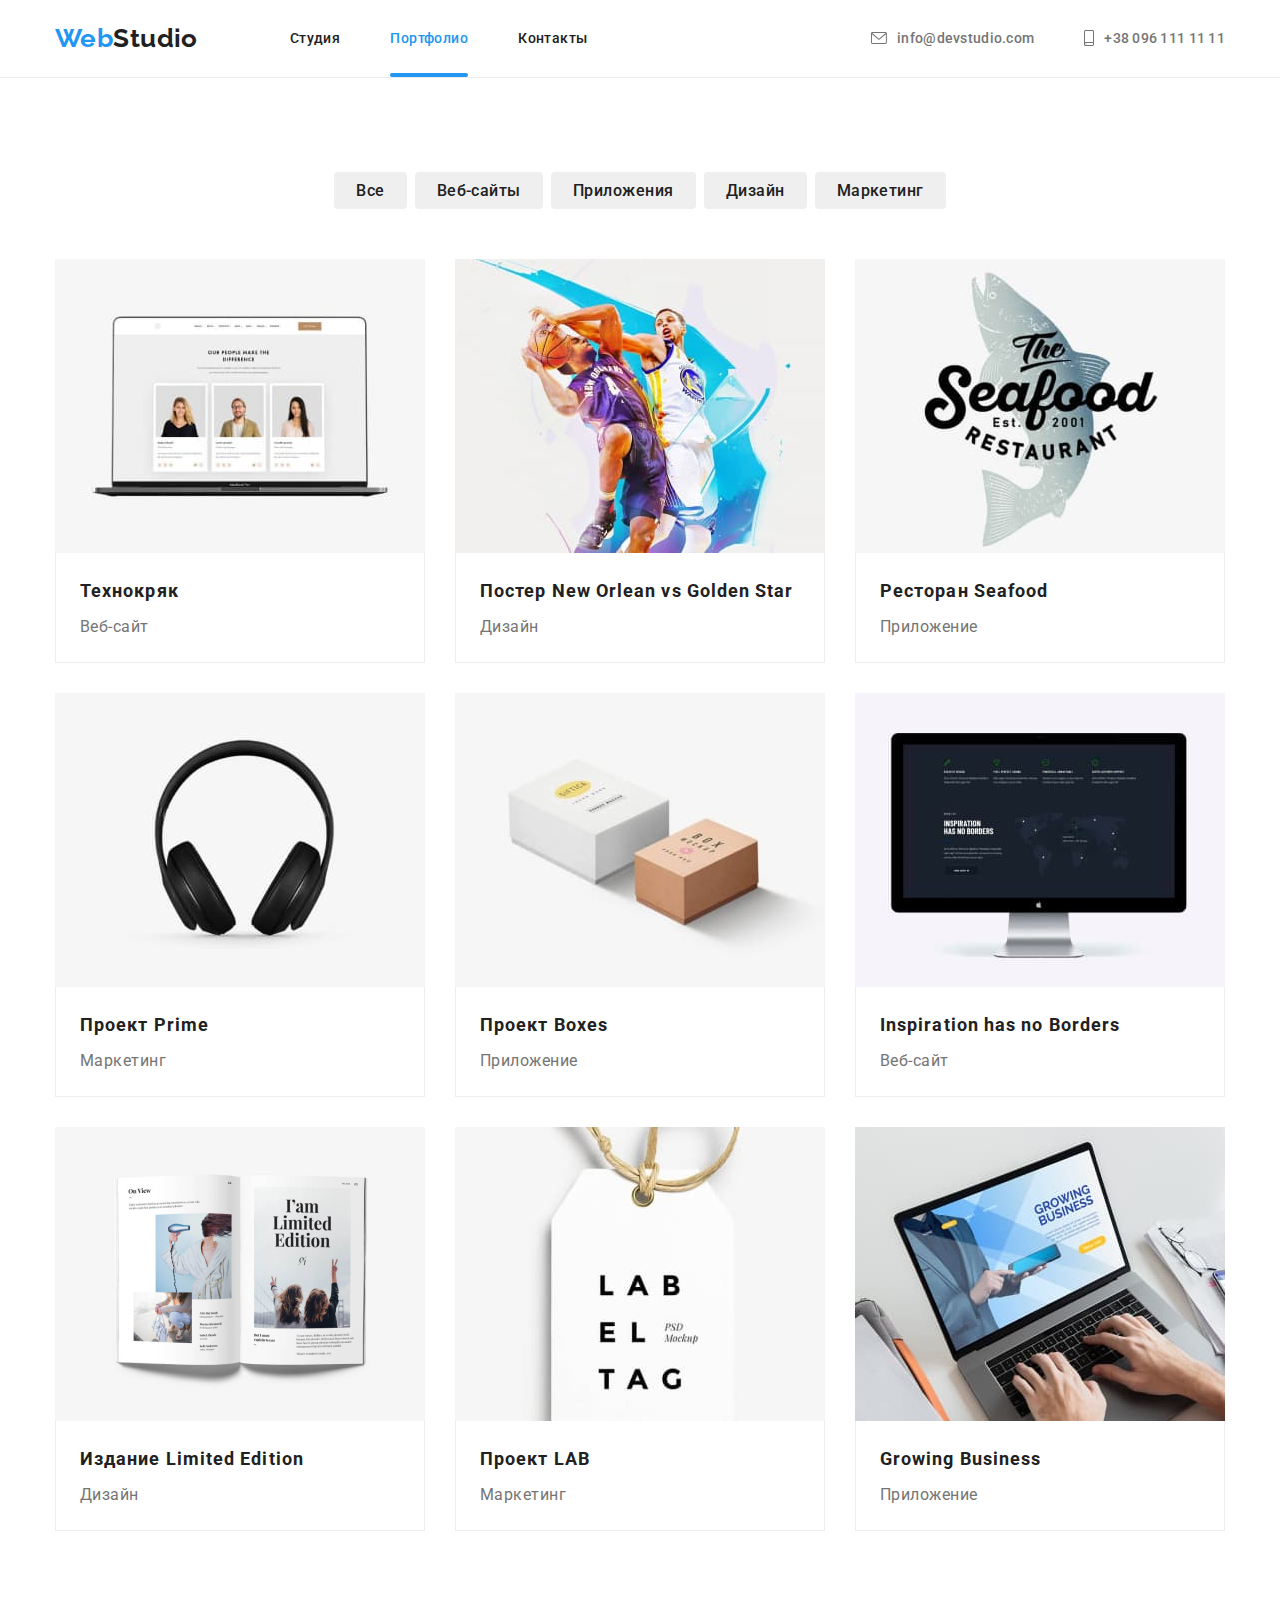
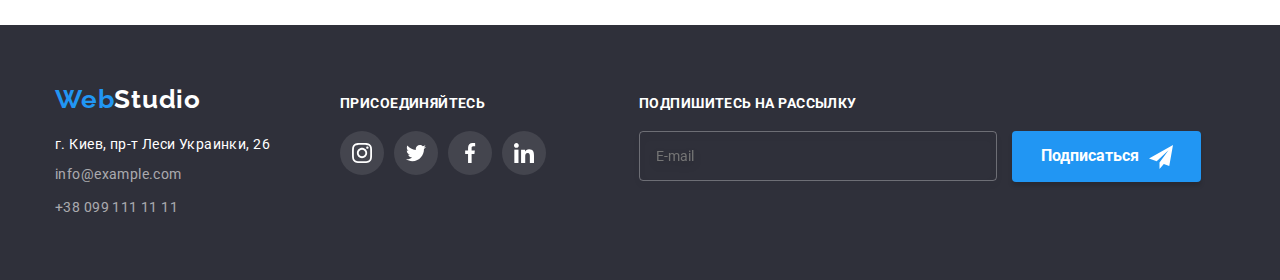
==== portfolio.html @ 1a4ffaa0 "add06" ====
<!DOCTYPE html>
<html lang="en">
<head>
    <meta charset="UTF-8">
    <meta http-equiv="X-UA-Compatible" content="IE=edge">
    <meta name="viewport" content="width=device-width, initial-scale=1.0">
    <title>Document</title>
    <link rel="preconnect" href="https://fonts.googleapis.com">
    <link rel="preconnect" href="https://fonts.gstatic.com" crossorigin>
    <link
        href="https://fonts.googleapis.com/css2?family=Montserrat:wght@400;500;700&family=Raleway:wght@400;500;700&family=Roboto:wght@400;500;700;900&display=swap"
        rel="stylesheet">
        <link rel="stylesheet" href="https://cdnjs.cloudflare.com/ajax/libs/modern-normalize/0.6.0/modern-normalize.min.css">
    <link rel="stylesheet" href="./css/styles.css">
</head>
<body>


    
    <!--Header portfolio-->
    <header class="header ">
        <div class=" header-container container">
            <a class="logo link" href="index.html"> <span class="accent-logo">Web</span>Studio</a>
            <nav>
                <ul class="navigation list">
                    <li class="nav-list-item"> <a class="nav-list-link link" href="./index.html">Студия</a></li>
                    <li class="nav-list-item"> <a class="nav-list-link  link current" href="">Портфолио</a></li>
                    <li class="nav-list-item"> <a class="nav-list-link link" href="">Контакты</a></li>
                </ul>
            </nav>
            
            <ul class="information list">
                <li class="link-email"> <a class="email link" href="mailto:info@devstudio.com">
                        <svg class="email-icon" widht="16" height="12">
                            <use href="./images/sprite2.svg#hover"></use>
                        </svg> info@devstudio.com</a></li>
                <li class="link-contact"> <a class=" contact-number link" href="tel:+380961111111">
                        <svg class="phone-icon" widht="10" height="16">
                            <use href="./images/sprite2.svg#smartphone"></use>
                        </svg>+38 096 111 11 11</a></li>
            </ul>
        </div>
    </header>


    <!--Main portfolio-->
    <main>            
        <section class="section">
            <div class=" btn-portfolio container">
                <ul class="list list-btn-portfolio">
                    <li class="btn-list"><button class="btn" type="button">Все</button></li>
                    <li class="btn-list"><button class="btn" type="button">Веб-сайты</button></li>
                    <li class="btn-list"><button class="btn" type="button">Приложения</button></li>
                    <li class="btn-list"><button class="btn" type="button">Дизайн</button></li>
                    <li class="btn-list"><button class="btn" type="button">Маркетинг</button></li>
                </ul>           
            <!--Galery section-->
          <div class=" ">
                <ul class="list galery">
                    <li class="list-info">
                         <a class="list-galery link" href="">                                
                        <div class="card-overlay">
                            <img class="img-portfolio" src="./images/imgpotf1.jpg" alt="">
                            <div class="portfolio-overlay">
                                <p class="portfolio-description">Ресурс предлагает комплексные предложения с разным уровнем функционала и сервисов. 
                                    Все это позволит посетителю получить исчерпывающие сведения о компании или частном лице.
                                 </p> 
                        </div>
                        </div>                       
                        <div class="galery-titile">
                            <h3 class="list-title">Технокряк</h3>
                            <p  class="text-portfolio" >Веб-сайт</p>
                        </div>
                        </a>                      
                    </li>
                    <li class="list-info"> 
                        <a class="list-galery link" href="">
                        <div class="card-overlay">                          
                                <img class="img-portfolio" src="./images/imgpotf2.jpg" alt="">
                                <div class="portfolio-overlay">
                                    <p class="portfolio-description">Ресурс предлагает комплексные предложения с разным уровнем функционала и сервисов. 
                                        Все это позволит посетителю получить исчерпывающие сведения о компании или частном лице.
                                     </p> 
                                </div>
                        </div>                                                 
                        <div class="galery-titile">
                           <h3 class="list-title">Постер New Orlean vs Golden Star</h3> 
                           <p class="text-portfolio" >Дизайн</p>
                       </div>   
                    </a>                    
                    </li>
                    <li class="list-info"> 
                        <a class="list-galery link" href="">
                        <div class="card-overlay">                           
                                <img class="img-portfolio" src="./images/imgpotf3.jpg" alt="">
                                <div class="portfolio-overlay">
                                    <p class="portfolio-description">Ресурс предлагает комплексные предложения с разным уровнем функционала и сервисов. 
                                        Все это позволит посетителю получить исчерпывающие сведения о компании или частном лице.
                                     </p> 
                                </div>
                        </div>                                                    
                         <div class="galery-titile">
                            <h3 class="list-title">Ресторан Seafood</h3> 
                            <p class="text-portfolio" >Приложение</p>
                        </div>
                        </a>                      
                    </li>
                    <li class="list-info">
                        <a class="list-galery link" href="">
                        <div class="card-overlay">                            
                                <img class="img-portfolio" src="./images/imgpotf4.jpg" alt="">
                                <div class="portfolio-overlay">
                                    <p class="portfolio-description">Ресурс предлагает комплексные предложения с разным уровнем функционала и сервисов. 
                                        Все это позволит посетителю получить исчерпывающие сведения о компании или частном лице.
                                     </p> 
                                </div>
                        </div>                             
                         <div class="galery-titile">
                            <h3 class="list-title">Проект Prime</h3> 
                            <p class="text-portfolio" >Маркетинг</p>
                        </div>
                    </a>
                    </li>                                           
                    <li class="list-info"> 
                        <a class="list-galery link" href="">
                        <div class="card-overlay">
                               <img class="img-portfolio" src="./images/imgpotf5.jpg" alt="">
                                <div class="portfolio-overlay">
                                    <p class="portfolio-description">Ресурс предлагает комплексные предложения с разным уровнем функционала и сервисов. 
                                        Все это позволит посетителю получить исчерпывающие сведения о компании или частном лице.
                                     </p> 
                                </div>
                        </div>                                                   
                         <div class="galery-titile">
                            <h3 class="list-title">Проект Boxes</h3> 
                            <p class="text-portfolio" >Приложение</p>
                        </div>
                        </a>                       
                    </li>
                    <li class="list-info"> 
                        <a class="list-galery link" href="">
                        <div class="card-overlay">                           
                                <img class="img-portfolio" src="./images/imgpotf6.jpg" alt="">
                                <div class="portfolio-overlay">
                                    <p class="portfolio-description">Ресурс предлагает комплексные предложения с разным уровнем функционала и сервисов. 
                                        Все это позволит посетителю получить исчерпывающие сведения о компании или частном лице.
                                     </p> 
                                </div>
                        </div>                            
                         <div class="galery-titile">
                            <h3 class="list-title">Inspiration has no Borders</h3> 
                            <p class="text-portfolio" >Веб-сайт</p>
                        </div>
                        </a>                       
                    </li>                   
                    <li class="list-info"> 
                        <a class="list-galery link" href="">
                        <div class="card-overlay">                           
                                <img class="img-portfolio" src="./images/imgport7.jpg" alt="">
                                <div class="portfolio-overlay">
                                    <p class="portfolio-description">Ресурс предлагает комплексные предложения с разным уровнем функционала и сервисов. 
                                        Все это позволит посетителю получить исчерпывающие сведения о компании или частном лице.
                                     </p> 
                                </div>
                        </div>                                                   
                         <div class="galery-titile">
                            <h3 class="list-title">Издание Limited Edition</h3> 
                            <p class="text-portfolio" >Дизайн</p>
                        </div>
                        </a>                        
                    </li>
                    <li class="list-info"> 
                        <a class="list-galery link" href="">
                        <div class="card-overlay">                           
                                <img class="img-portfolio" src="./images/imgpotf8.jpg" alt="">
                                <div class="portfolio-overlay">
                                    <p class="portfolio-description">Ресурс предлагает комплексные предложения с разным уровнем функционала и сервисов. 
                                        Все это позволит посетителю получить исчерпывающие сведения о компании или частном лице.
                                     </p> 
                                </div>
                        </div>                                                                     
                         <div class="galery-titile">
                            <h3 class="list-title">Проект LAB</h3> 
                            <p class="text-portfolio" >Маркетинг</p>
                        </div>
                        </a>                        
                    </li>
                    <li class="list-info"> 
                        <a class="list-galery link" href="">
                        <div class="card-overlay">                           
                                <img class="img-portfolio" src="./images/imgpotf9.jpg" alt="">
                                <div class="portfolio-overlay">
                                    <p class="portfolio-description">Ресурс предлагает комплексные предложения с разным уровнем функционала и сервисов. 
                                        Все это позволит посетителю получить исчерпывающие сведения о компании или частном лице.
                                     </p> 
                                </div>
                        </div>                                                   
                            <div class="galery-titile">
                               <h3 class="list-title">Growing Business</h3>
                               <p class="text-portfolio" >Приложение</p>
                           </div>
                        </a>                      
                    </li>
                </ul>
                </div>
            </div>
        </section>

    </main>
        <!--Footer portfolio section-->
            <footer class="  footer footer-site ">
                <div class="footer-section container">
                    <div>
                        <a class="logo-footer link" href="index.html"><span class="accent-logo-footer">Web</span>Studio</a>
                        <address class="">
                        <ul class="information list  list-site">                    
                            <li class=" adress footer-container " > г. Киев, пр-т Леси Украинки, 26</li>
                            <li class="email-site"><a class="link email-footer" href="mailto:info@devstudio.com">info@example.com</a></li>
                           <li class="contact-site"> <a class="contact-number-footer link" href="tel:+380961111111">+38 099 111 11 11</a></li>                 
                        </ul>
                        </address>
                    </div>
                    <div class="  icon-footer">
                        <p class="footer-title">присоединяйтесь</p>
                        <ul class=" list list-footer">
                            <li class="social-list-item-footer"><a class="social-list-link-footer" href="">
                                    <svg class="social-list-icon-footer" widht="20" height="20">
                                        <use href="./images/sprite.svg#instagram"></use>
                                    </svg>
                                </a></li>
                            <li class="social-list-item-footer"><a class="social-list-link-footer" href="">
                                    <svg class="social-list-icon-footer" widht="20" height="20">
                                        <use href="./images/sprite.svg#twitter"></use>
                                    </svg>
                                </a></li>
                            <li class="social-list-item-footer"><a class="social-list-link-footer" href="">
                                    <svg class="social-list-icon-footer" widht="20" height="20">
                                        <use href="./images/sprite.svg#facebook"></use>
                                    </svg>
                                </a></li>
                            <li class="social-list-item-footer"><a class="social-list-link-footer" href="">
                                    <svg class="social-list-icon-footer" widht="20" height="20">
                                        <use href="./images/sprite.svg#linkedin"></use>
                                    </svg>
                                </a></li>
                        </ul>
                    </div>
                    <div class="footer-social-send">
                        <p class="footer-title">ПОДПИШИТЕСЬ НА РАССЫЛКУ</p>
                        <form class="form-footer">
                            <label>
                                <input class="input-footer" type="email" name="email" placeholder="E-mail">
                            </label>
                            <button class="btn-send" type="submit">Подписаться<svg class="svg-send" width="24" height="24">
                                    <use href="./images/sprite.svg#telegram"></use>
                                </svg></button>
                        </form>
                    </div>
                </div>             
            </footer>
</body>

</html>
---- css/styles.css ----
body {
  font-family: Roboto, sans-serif;
  font-size: 14px;
  letter-spacing: 0.03em;
  background-color: #FFFFFF;
  color: #212121;
}
:root{
  --main-font: "Roboto";
  --secondary-font: "Raleway";
  --accent-color: #2196F3;
  --main-txt-dark: #FFFFFF;
  --main-txt-light: #212121;
  --p-color: #757575;
  --fill-color: #AFB1B8;
  --footer-color:#2F303A;

  --animation: 250ms cubic-bezier(0.4, 0, 0.2, 1);
}

.no-scroll{
  overflow: hidden;
}

h1,
h2,
h3,
h4,
p {
  margin-top: 0;
  margin-bottom: 0;
}

ul {
  margin-top: 0;
  margin-bottom: 0;
  padding-left: 0;
}

img {
  display: block;
  max-width: 100%;
  height: auto;
}

.container {
  width: 1200px;
  padding-left: 15px;
  padding-right: 15px;
  margin-left: auto;
  margin-right: auto;
}

.section {
  padding-top: 94px;
  padding-bottom: 94px;
}


/*----------Header---------*/

.header {
  padding-top: 24px;
  padding-bottom: 24px;
}
.header-container {
  justify-content: space-between;
  display: flex;
  align-items: center;
}

.list {
 
  list-style: none;
  margin-top: 0;
  margin-bottom: 0;
  padding-left: 0;

}


.link {
  text-decoration: none;
}
.logo {
  font-family: Raleway, sans-serif;
  font-style: normal;
  font-weight: bold;
  margin-right: 92px;
  font-size: 26px;
  line-height: 1.1;
  color: var(--main-txt-light);
}
.accent-logo {
  color: var(--accent-color);
}

.navigation{
  display: flex;
  align-items: center;
 
}
.nav-list-item:not(:last-child) {
  margin-right: 50px;
}

.nav-list-item{
  
}
.nav-list-link {
  font-family: Roboto, sans-serif;
  font-style: normal;
  font-weight: 500;
  font-size: 14px;
  line-height: 1.1;
  color: var(--main-txt-light);

  transition: color var(--animation);
}


.nav-list-link:hover,
.nav-list-link:focus {
  color:var(--accent-color);
}

.current{
  position: relative;
  color:var(--accent-color);
}

.current::after{
  content: '';
  position: absolute;
  bottom: 0;
  left: 0;
  transform: translateY(31px);
  width: 100%;
  height: 4px;

  background-color: var(--accent-color);
  border-radius: 2px;
}

.information {
  display: flex;
  margin-left: auto;
  align-items: center;
}



.email-icon{
  margin-right: 10px;
  width: 16px;
  height: 12px;
  fill: currentColor;
}


.phone-icon{
  margin-right: 10px;
  width: 10px;
  height: 16px;
  fill: currentColor;
}


.email,
.contact-number {
  font-family: Roboto, sans-serif;
  font-style: normal;
  font-weight: 500;
  font-size: 14px;
  line-height: 1.1;
  letter-spacing: 0.02em;
  color: var(--p-color);

  transition:color var(--animation);
}





.email:hover,
.email:focus{
color: var(--accent-color);
}

.contact-number:hover,
.contact-number:focus{
  color: var(--accent-color);
}



.link-contact{
  margin-left: 50px;
}

/*-----Button section-----*/

.btn-section {
  background-image:linear-gradient(to top, 
   rgba(47, 48, 58, 0.4),
   rgba(47, 48, 58, 0.4)), 
  url(../images/hero/Img\ \(1\).jpg);
  background-size: cover;
  background-repeat: no-repeat;
  background-position: center;
  max-width: 1600px;
  height: 600px;
  margin: auto;
  text-align: center;
  padding-top: 200px;
  padding-bottom: 200px;
  background-color: #C4C4C4;
}



.slogan {
  font-family: Roboto, sans-serif;
  font-style: normal;
  font-weight: 900;
  font-size: 44px;
  letter-spacing: 0.06em;
  line-height: 1.36;
  text-align: center;
  color: var(--main-txt-dark);
}

.modal-btn {
  margin-left: auto;
  margin-right: auto;
  margin-top: 30px;
  padding: 10px 32px;
  min-width: 200px;
  box-shadow: 0px 4px 4px rgba(0, 0, 0, 0.15);
  border: none;
  border-radius: 4px;
  font-family: Roboto, sans-serif;
  font-weight:700;
  font-size: 16px;
  line-height: 1.88;
  text-align: center;
  letter-spacing: 0.06em;
  cursor: pointer;
  background-color: var(--accent-color);
  color:var(--main-txt-dark);
}

/*-----List section-----*/



.list-title-site::before{
  display: block;
  content: "";
  height: 120px;;
  background-color: #F5F4FA;
  background-repeat: no-repeat;
  background-position: center;
  margin-bottom: 30px;
}

.list-title-antenna::before{
  background-image: url(../images/antenna\ 1.png)
}

.list-title-clock::before{
  background-image: url(../images/clock\ 1.png)
}
.list-title-diagram::before {
  background-image: url(../images/diagram\ 1.png)
}
.list-title-astronaut::before {
  background-image: url(../images/astronaut\ 1.png)
}
.title {
  margin-bottom: 10px;
  font-family: Roboto, sans-serif;
  font-style: normal;
  font-weight: bold;
  font-size: 14px;
  line-height: 1.1;
  letter-spacing: 0.03em;
  text-transform: uppercase;
  color: var(--main-txt-light);
}

.text {
  font-family: Roboto;
  font-style: normal;
  font-weight: normal;
  font-size: 14px;
  line-height: 1.7;
  letter-spacing: 0.03em;
  color: var(--p-color);
}

.list-title-site {
  width: 270px;
}
.list-title-site:not(:last-child) {
  margin-right: 30px;
}
.list-section {
  display: flex;
  align-items: center;

}

.img {
  padding-bottom: 94px;
}
.headline {
  margin-bottom: 50px;
  font-family: Roboto, sans-serif;
  font-style: normal;
  font-weight: bold;
  font-size: 36px;
  line-height: 1.1;
  text-align: center;
  letter-spacing: 0.03em;
  color: var(--main-txt-light);
}

.image {
  width: 370px;
  position: relative;
}



.description{
  text-transform: uppercase;
  color: var(--main-txt-dark);
  background-color: rgba(47, 48, 58, 0.8);
  position: absolute;
  font-weight: 700;
  line-height: 1.6;
  width: 100%;
  height: 70px;
  bottom: 0;
  display: flex;
  justify-content: center;
  align-items: center;
}

.image:not(:last-child) {
  margin-right: 30px;
}

.work-list{
  display: flex;
  align-items: center;
}

/*-----Team section-----*/

.team-site {
  background: #f5f4fa;
}

.team-names:not(:last-child) {
  margin-right: 30px;
}
.list-names {
  display: flex;
  
}

.team-title {
  margin-bottom: 50px;
  font-weight: 700;
  font-size: 36px;
  line-height: 1.1;
  text-align: center;
  letter-spacing: 0.03em;
  color:var(--main-txt-light);
}
.names-container { 
  padding-top: 30px;
  padding-bottom: 30px;
}

.team-name {
  margin-bottom: 10px;
  font-family: Roboto;
  font-style: normal;
  font-weight: 500;
  font-size: 16px;
  line-height: 1.1;
  text-align: center;
  letter-spacing: 0.03em;
  color: var(--main-txt-light);
}
.team-names {
  background: var(--main-txt-dark);
  box-shadow: 0px 1px 3px rgba(0, 0, 0, 0.12), 0px 1px 1px rgba(0, 0, 0, 0.14),
    0px 2px 1px rgba(0, 0, 0, 0.2);
  border-radius: 0px 0px 4px 4px;
  width: 270px;
}

.team-description {
  font-size: 16px;
  line-height: 1.1;
  text-align: center;
  color: var(--p-color);
}
.social-list{
  justify-content: center;
  margin-top: 16px;
  display: flex;
  align-items: center;
}

.social-list-link{
  display: flex;
  align-items: center;
  justify-content: center;
  width: 44px;
  height: 44px;
  background-color: var(--main-txt-dark);
  border-radius: 50% ;
  color: var(--fill-color);

  transition: color var(--animation),background-color var(--animation) ;
}
.social-list-item:not(:last-child){
  margin-right: 10px;
}
.social-list-icon{
  width: 20px;
  height: 20px;
  fill:currentColor;
}
.link{
  display: flex;
  align-items: center;
}

.social-list-link:hover,
.social-list-link:focus{
  background-color: var(--accent-color);
  color: var(--main-txt-dark);
}


.link-style:not(:last-child){
  margin-right: 30px;
 }

.link-section{
  border: 1px solid var(--fill-color);
  display: flex;
  align-items: center;
  justify-content: center; 
  border-radius: 4px;
 width: 170px;
 height: 92px;
 color: var(--fill-color);
 transition:color var(--animation), border-color var(--animation);
}

.list-link{
  fill:currentColor;
  width: 106px;
  height: 60px;
}

.clients-list{
 display: flex;
}

.link-section:hover,
.link-section:focus{
  color: var(--accent-color);
  border-color: var(--accent-color);
  
}


/*-----Footer section-----*/

.footer {
  background-color: var(--footer-color);
}

.email-site {
  margin-bottom: 9px;
}

.email-footer,
.contact-number-footer {
  font-family: Roboto;
  font-size: 14px;
  line-height: 1.7;
  letter-spacing: 0.03em;
  color: rgba(255, 255, 255, 0.6);
  font-style: normal;
  transition: color var(--animation);
}
.logo-site {
  margin-bottom: 20px;
}
.logo-footer {
  display: block;
  margin-bottom: 20px;
  font-family: Raleway;
  font-style: normal;
  font-weight: bold;
  font-size: 26px;
  line-height: 1.1;
  letter-spacing: 0.03em;
  color:var(--main-txt-dark);
}

.accent-logo-footer {
  color: var(--accent-color);
}

.list-site {
  display: inline;
}
.adress {
  margin-bottom: 9px;
  height: 21px;
  left: 215px;
  top: 1739px;
  font-family: Roboto;
  font-style: normal;
  font-weight: normal;
  font-size: 14px;
  line-height: 1.7;
  letter-spacing: 0.03em;
  color: var(--main-txt-dark);
  transition:color var(--animation);
  cursor: pointer;
}
.adress:hover,
.adress:focus{
 color: var(--accent-color);
}

.contact-number-footer:hover,
.contact-number-footer:focus{
  color: var(--accent-color);
}
.list-footer{
  display: flex;  
  background-position: center;
}
.footer-title{
  align-items:baseline ;
  text-transform: uppercase;
}

.icon-footer{ 
  margin-left: 70px;
}
.list-link-footer{
  display: block;
}
.footer-title{
  font-weight: 700;
  line-height: 1.14;
  margin-bottom: 20px;
  color:var(--main-txt-dark);
}
.footer-section{
  display: flex;
  align-items: baseline;
}

.footer-container{
  flex-direction: column;
  display: flex;
}

.social-list-footer {
  justify-content: space-between;
  margin-top: 16px;
}
.social-list-item-footer:not(:last-child) {
  margin-right: 10px;
}

.social-list-link-footer {
  display: flex;
  align-items: center;
  justify-content: center;
  width: 44px;
  height: 44px;
  background-color: rgba(255, 255, 255, 0.1);
  border-radius: 50%;
  transition:background-color var(--animation);
}

.social-list-icon-footer {
  width: 20px;
  height: 20px;
  fill: var(--main-txt-dark);
  transition: color var(--animation), background-color var(--animation) ;
}


.social-list-link-footer:hover .social-list-icon-footer,
.social-list-link-footer:focus .social-list-icon-footer {
  color: var(--main-txt-dark);
}

.social-list-link-footer:hover,
.social-list-link-footer:focus {
  background-color: var(--accent-color);
}

.input-footer {
  padding-left: 16px;
  width: 358px;
  height: 50px;
  color: rgba(255, 255, 255, 0.6);
  border: 1px solid rgba(255, 255, 255, 0.3);
  filter: drop-shadow(0px 4px 4px rgba(0, 0, 0, 0.15));
  border-radius: 4px;
  background-color: transparent;
  outline: transparent;

  transition-property: border-color;
  transition-duration: var(--duration-time);
  transition-timing-function: var(--time-allocation);
}

.footer-social-send{
  margin-left: 93px;
}

.input-footer:focus {
  border-color: var(--accent-color);
}

.btn-send {
  display: inline-flex;
  align-items: center;

  margin-left: 12px;
  padding-top: 10px;
  padding-right: 28px;
  padding-bottom: 10px;
  padding-left: 29px;

  font-family: inherit;
  font-weight: 700;
  font-size: 16px;
  line-height: 1.88;
  color: var(--main-txt-dark);
  background-color: var(--accent-color);
  cursor: pointer;
  box-shadow: 0px 4px 4px rgba(0, 0, 0, 0.15);
  border-radius: 4px;
  border: none;
}
.svg-send {
  margin-left: 10px;
}

/*-----Main portfolio-----*/
.header {
  border-bottom: 1px solid #ececec;
}

.btn {
  padding: 6px 22px;
  border-radius: 4px;
  border: none;
  font-family: Roboto;
  font-weight: 500;
  font-size: 16px;
  line-height: 1.6;
  letter-spacing: 0.03em;
  cursor: pointer;
  color:var(--main-txt-light);
  transition: color  var(--animation), background-color var(--animation), box-shadow var(--animation);
}
.btn-list:not(:last-child) {
  margin-right: 8px;
}

.list-btn-portfolio {
  margin-bottom: 50px;
  display: flex;
  align-items: center;
}
.list {
  justify-content: center;
}

.btn:hover,
.btn:focus {
  box-shadow:  0px 4px 4px rgb(0 0 0 / 25%);
  background-color: var(--accent-color);
  color: var(--main-txt-dark);
}



/*-----Galery section-----*/

.galery {
  display: flex;
  flex-wrap: wrap;
  margin-right: -30px;
  margin-bottom: -30px;
  align-items: center;
}
.img-portfolio {
  max-width: 100%;
  height: auto;
}
.list-info {
  flex-basis: calc((100% - 90px) / 3);
  justify-content: space-between;
}
.list-galery{
  display: block;
  transition: box-shadow var(--animation);
}

.list-info {
  flex-basis: calc((100% - 3 * 30px) / 3);
  margin-right: 30px;
  margin-bottom: 30px;
  justify-content: center;
  
  
}

.card-overlay{
  position: relative;
  overflow: hidden;
}
.list-galery:hover,
.list-galery:focus{
  box-shadow: 1px 4px 6px 0px rgba(0, 0, 0, 0.16), 0px 4px 4px 0px rgba(0, 0, 0, 0.06), 0px 1px 1px 0px rgba(0, 0, 0, 0.12);
}
.galery-titile {
  border: 1px solid #eeeeee;
  border-top: none;
  padding-top: 20px;
  padding-bottom: 20px;
  padding-left: 24px;
  
}
.list-title {
  margin-bottom: 4px;
  font-family: Roboto;
  font-style: normal;
  font-weight: bold;
  font-size: 18px;
  line-height: 2;
  letter-spacing: 0.06em;
  color: var(--main-txt-light);
}

.text-portfolio {
  margin-top: 0px;
  margin-bottom: 0px;
  font-family: Roboto;
  font-style: normal;
  font-weight: normal;
  font-size: 16px;
  line-height: 1.8;
  letter-spacing: 0.03em;
  color: var(--p-color);
}

.portfolio-overlay{
  position: absolute;
  top: 0;
  left: 0;
  transform: translateY(100%);
  width:370px ;
  height: 294px; 
  padding-top: 63px;
  padding-bottom: 63px;
  background-color: rgba(33, 150, 243, 0.9);
  padding-left: 24px;
  padding-right: 24px;
  transition: transform var(--animation);
}

.list-galery:hover .portfolio-overlay,
.list-galery:focus .portfolio-overlay{
  transform: translateY(0%);
}

.portfolio-description{
  width: 332px;
  height: 168px;
  font-weight: 400;
  font-size: 18px;
  line-height: 28px;
  color: var(--main-txt-dark);

}
/*-----Footer portfolio section-----*/

.footer-site {
  
  padding-top: 60px;
  padding-bottom: 60px;
}

.logo-portfolio {
  margin-bottom: 20px;
}
.logo-footer {
  font-family: Raleway;
  font-style: normal;
  font-weight: bold;
  font-size: 26px;
  line-height: 1.1;
  letter-spacing: 0.03em;
}
.list-portfolio {
  display: inline;
}
.email-footer:hover {
  color: var(--accent-color);
}

/*---Modal window---*/

.backdrop{
  position: fixed;
  top: 0;
  left: 0;
  width:100% ;
  height:100% ;

  opacity: 1;
  visibility: visible;
  pointer-events: initial;

  z-index: 1000;
  transition: opacity var(--animation),
   visibility var(--animation) ;
  background-color: rgba(0, 0, 0, 0.2);
}

.backdrop.is-hidden {
  opacity: 0;
  visibility: hidden;
  pointer-events: none;
}
.modal{
  position: absolute;
  top: 50%;
  left: 50%;

  transform: translate(-50%, -50%);
  width:528px;
  height: 581px;

  background-color: var(--main-txt-dark);

  border-radius: 4px ;
  box-shadow: 0px 4px 4px 0px rgba(0, 0, 0, 0.25);
}

.modal-close-btn{
  position: absolute;
  top: 8px;
  right: 8px;
  display: flex;
  align-items: center;
  justify-content: center;
  width: 30px;
  height: 30px;
  border: 1px solid rgba(0, 0, 0, 0.1);
  border-radius: 50% ;
  background-color: var(--main-txt-dark);
  cursor: pointer;
  transition:fill var(--animation);
}

.modal-close-btn:hover,
.modal-close-btn:focus{
  fill: var(--accent-color);
}

.modal-form{

  padding: 40px;
}
.modal-text{
  padding-bottom: 12px;
  font-size: 20px;
  line-height: 23px;
  text-align: center;
}

.modal-contact-container{
  margin-bottom: 10px;
  position: relative
}
.modal-contact{
  padding-bottom: 4px;
  font-size: 12px;
  line-height: 1.17;
  letter-spacing: 0.01em;
  color: var(--p-color);
}
.contact-input{
  width: 100%;
  height: 40px;
  padding-top: 4px;
  padding-right: 6px;
  padding-bottom: 4px;
  padding-left: 42px;
  border-radius: 4px;
  outline: none;
  cursor: pointer;
  border: 1px solid rgba(33, 33, 33, 0.2);
  transition:color var(--animation), border-color var(--animation);
}

.contact-input:hover{
  border-color: var(--accent-color);
}
.contact-input:hover + .modal-contact-icon{
  fill : var(--accent-color);
}


.modal-contact-icon{
  position: absolute;
  left: 12px;
  transform: translateY(11px);
  color: var(--main-txt-light);
  transition:fill var(--animation);
}


.modal-comment-text{
  font-weight: 400;
  font-size: 12px;
  line-height: 1.67;
  letter-spacing: 0.01em;
  color:var(--p-color);
}
.modal-comment{
  width: 100%;
  height: 120px;
  padding: 12px 16px;
  font-weight: 400;
  font-size: 12px;
  line-height: 16px;
  letter-spacing: 0.01em;
  color: rgba(117, 117, 117, 0.5);
  border-radius: 4px;
  border: 1px solid rgba(33, 33, 33, 0.2);
}


.checkbox{
  
}
.form-checkbox{
  display: flex;
  align-items: center;
  justify-content: center;
  gap: 7px;
}

.form-checkbox-custom{
  display: inline-flex;
  align-items: center;
  justify-content: center;
  width: 16px;
  height: 15px;
  outline-offset: -2px;
  border-radius: 2px;
  border-color: var(--main-txt-light);
  transition: outline-color var(--animation), background-color var(--animation);
}
.form-checkbox-input:checked + .form-checkbox-custom {
    background-color: var(--accent-color);
    outline: 2px solid var(--accent-color);
}

.form-checkbox-icon {
  fill: var(--main-txt-dark);
}
.text-agreed{
  font-weight: 400;
  font-size: 14px;
  line-height: 1.71px;
  letter-spacing: 0.03em;
  color: var(--p-color)
}



.visually-hidden{
  position: absolute;
  width: 1px;
  height: 1px;
  margin: -1px;
  border: 0;
  padding: 0;
  
  white-space: nowrap;
  clip-path: inset(100%);
  clip: rect(0 0 0 0);
  overflow: hidden;
}

.modal-link{
  font-weight: 400;
  font-size: 14px;
  line-height: 1.71;
  letter-spacing: 0.03em;
  text-decoration-line: underline;
  color: var(--accent-color);
}
.modal-button{
  display: flex;
  margin-left: auto;
  margin-right: auto;
  margin-top: 30px;
  padding: 10px 32px;
  width: 200px;
  box-shadow: rgb(0 0 0 / 15%) 0px 4px 4px;
  border: none;
  border-radius: 4px;
  font-weight: 700;
  font-size: 16px;
  line-height: 1.88;
  text-align: center;
  letter-spacing: 0.06em;
  cursor: pointer;
  background-color: var(--accent-color);
  color: var(--main-txt-dark);
}
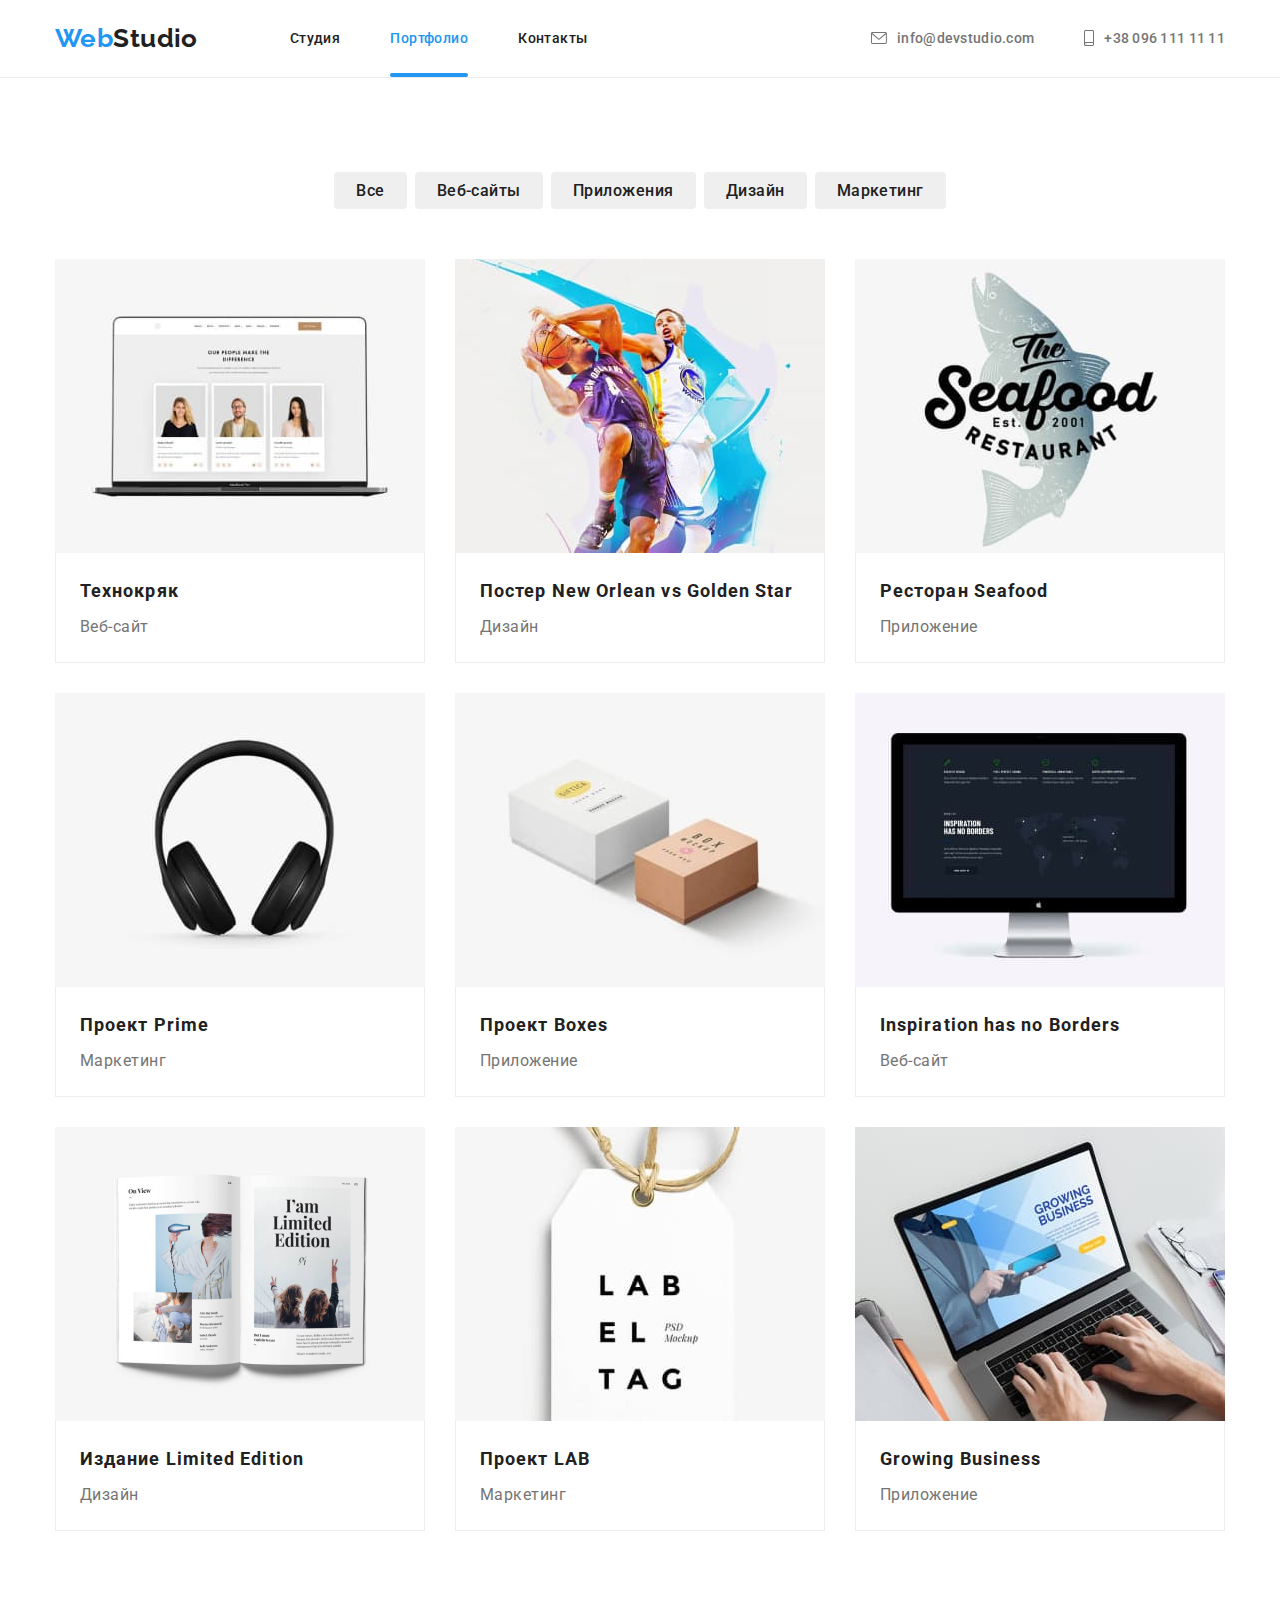
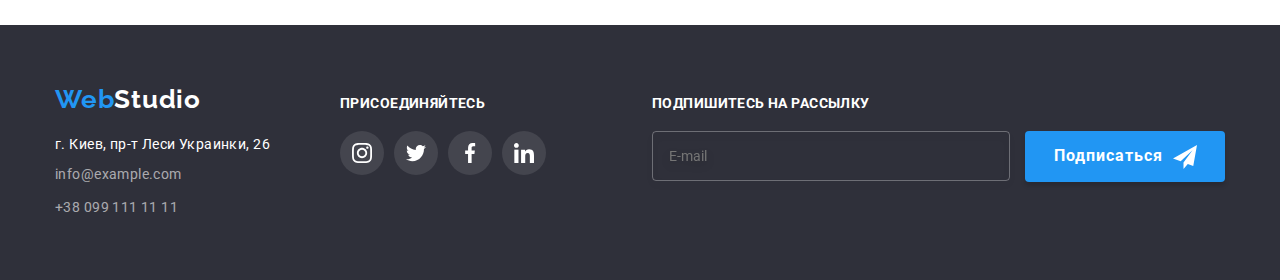
==== commit a8209fd7: "add6" ====
--- a/portfolio.html
+++ b/portfolio.html
@@ -249,7 +249,7 @@
                         <p class="footer-title">ПОДПИШИТЕСЬ НА РАССЫЛКУ</p>
                         <form class="form-footer">
                             <label>
-                                <input class="input-footer" type="email" name="email" placeholder="E-mail">
+                                <input class="input-footer" type="email" name="email" placeholder="E-mail" required>
                             </label>
                             <button class="btn-send" type="submit">Подписаться<svg class="svg-send" width="24" height="24">
                                     <use href="./images/sprite.svg#telegram"></use>
--- a/css/styles.css
+++ b/css/styles.css
@@ -628,16 +628,16 @@
   border-radius: 4px;
   background-color: transparent;
   outline: transparent;
-
-  transition-property: border-color;
-  transition-duration: var(--duration-time);
-  transition-timing-function: var(--time-allocation);
-}
+  cursor: pointer;
+  transition: border-color var(--animation);
+}
+
+
 
 .footer-social-send{
-  margin-left: 93px;
-}
-
+  margin-left: auto;
+}
+.input-footer:hover,
 .input-footer:focus {
   border-color: var(--accent-color);
 }
@@ -645,7 +645,7 @@
 .btn-send {
   display: inline-flex;
   align-items: center;
-
+  letter-spacing: 0.06em;
   margin-left: 12px;
   padding-top: 10px;
   padding-right: 28px;
@@ -860,6 +860,7 @@
   position: absolute;
   top: 50%;
   left: 50%;
+  padding: 40px;
 
   transform: translate(-50%, -50%);
   width:528px;
@@ -892,29 +893,27 @@
   fill: var(--accent-color);
 }
 
-.modal-form{
-
-  padding: 40px;
-}
+
 .modal-text{
-  padding-bottom: 12px;
+  display: block;
+  margin-bottom: 12px;
   font-size: 20px;
   line-height: 23px;
-  text-align: center;
-}
+}
+
 
 .modal-contact-container{
   margin-bottom: 10px;
   position: relative
 }
 .modal-contact{
-  padding-bottom: 4px;
   font-size: 12px;
   line-height: 1.17;
   letter-spacing: 0.01em;
   color: var(--p-color);
 }
 .contact-input{
+  margin-top: 4px;
   width: 100%;
   height: 40px;
   padding-top: 4px;
@@ -928,27 +927,35 @@
   transition:color var(--animation), border-color var(--animation);
 }
 
-.contact-input:hover{
+.contact-input:hover,
+.contact-input:focus{
   border-color: var(--accent-color);
 }
 .contact-input:hover + .modal-contact-icon{
   fill : var(--accent-color);
 }
+
+
 
 
 .modal-contact-icon{
   position: absolute;
   left: 12px;
-  transform: translateY(11px);
+  cursor: pointer;
+  bottom: 11px;
   color: var(--main-txt-light);
   transition:fill var(--animation);
 }
 
+.modal-comm{
+  display: block;
+  line-height: 23px;
+}
 
 .modal-comment-text{
   font-weight: 400;
   font-size: 12px;
-  line-height: 1.67;
+  line-height: 14px;
   letter-spacing: 0.01em;
   color:var(--p-color);
 }
@@ -960,17 +967,22 @@
   font-size: 12px;
   line-height: 16px;
   letter-spacing: 0.01em;
+  resize: none;
+  outline: none;
   color: rgba(117, 117, 117, 0.5);
   border-radius: 4px;
   border: 1px solid rgba(33, 33, 33, 0.2);
-}
-
-
-.checkbox{
-  
-}
+  transition:  border-color var(--animation);
+}
+
+.modal-comment:hover,
+.modal-comment:focus{
+  border-color: var(--accent-color);
+}
+
 .form-checkbox{
   display: flex;
+  margin-bottom: 30px;
   align-items: center;
   justify-content: center;
   gap: 7px;
@@ -984,6 +996,7 @@
   height: 15px;
   outline-offset: -2px;
   border-radius: 2px;
+  border: 1px solid var(--main-txt-light);
   border-color: var(--main-txt-light);
   transition: outline-color var(--animation), background-color var(--animation);
 }
@@ -1028,12 +1041,11 @@
   color: var(--accent-color);
 }
 .modal-button{
-  display: flex;
+  display: block;
   margin-left: auto;
   margin-right: auto;
-  margin-top: 30px;
   padding: 10px 32px;
-  width: 200px;
+  min-width: 200px;
   box-shadow: rgb(0 0 0 / 15%) 0px 4px 4px;
   border: none;
   border-radius: 4px;
@@ -1046,3 +1058,7 @@
   background-color: var(--accent-color);
   color: var(--main-txt-dark);
 }
+.modal-button:hover,
+.modal-button:focus{
+  box-shadow: 0px 4px 4px rgb(0 0 0 / 25%);
+}
